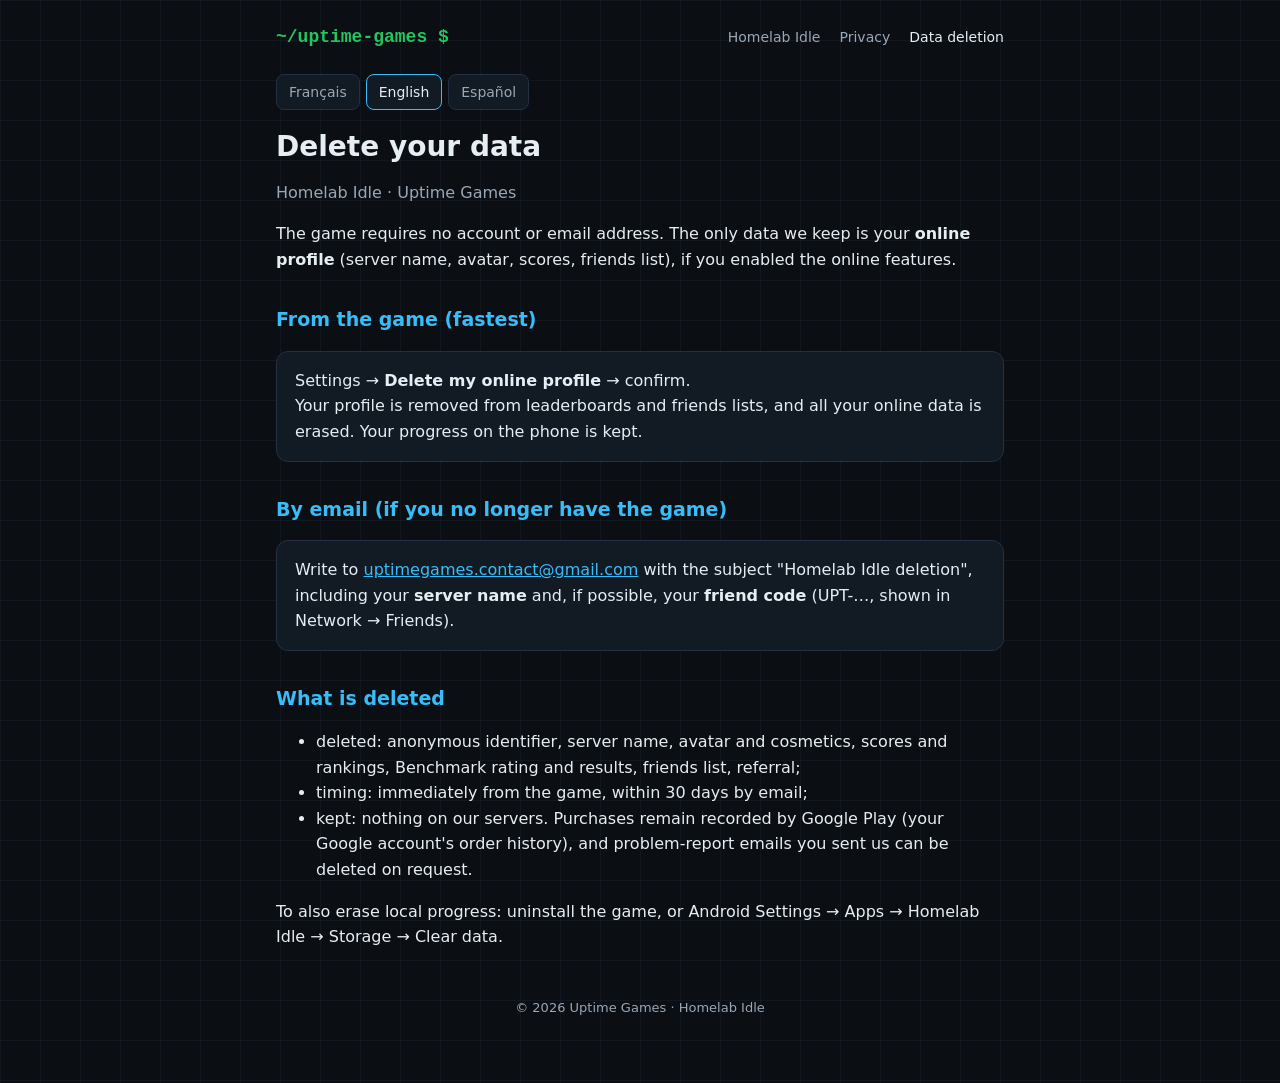
==== delete.html @ 9ff8db80 "Add files via upload" ====
<!doctype html>
<html lang="fr">
<head>
  <meta charset="utf-8">
  <meta name="viewport" content="width=device-width, initial-scale=1">
  <title>Homelab Idle — Suppression des données</title>
  <link rel="stylesheet" href="style.css">
</head>
<body>
<div class="wrap">
  <header>
    <a class="brand" data-href="index.html" href="index.html">~/uptime-games $</a>
    <nav>
      <a data-href="index.html" href="index.html">Homelab Idle</a>
      <a data-href="privacy.html" href="privacy.html">Privacy</a>
      <a class="on" data-href="delete.html" href="delete.html">Data deletion</a>
    </nav>
  </header>
  <div class="langs"><button data-l="fr">Français</button><button data-l="en">English</button><button data-l="es">Español</button></div>

  <section lang="fr">
    <h1>Supprimer vos données</h1>
    <p class="muted">Homelab Idle · Uptime Games</p>
    <p>Le jeu ne demande aucun compte ni adresse mail. Les seules données que nous conservons sont celles de votre <b>profil en ligne</b> (nom de serveur, avatar, scores, liste d'amis), si vous avez activé les fonctions en ligne.</p>

    <h2>Depuis le jeu (le plus rapide)</h2>
    <div class="card">
      Réglages → <b>Supprimer mon profil en ligne</b> → confirmer.<br>
      Votre profil disparaît des classements et des listes d'amis, et toutes vos données en ligne sont effacées. Votre progression sur le téléphone est conservée.
    </div>

    <h2>Par mail (si vous n'avez plus le jeu)</h2>
    <div class="card">
      Écrivez à <a href="mailto:uptimegames.contact@gmail.com">uptimegames.contact@gmail.com</a> avec pour objet « Suppression Homelab Idle », en indiquant votre <b>nom de serveur</b> et, si possible, votre <b>code ami</b> (UPT-…, visible dans Réseau → Amis).
    </div>

    <h2>Ce qui est supprimé</h2>
    <ul>
      <li>supprimé : identifiant anonyme, nom de serveur, avatar et cosmétiques, scores et classements, cote et résultats du Benchmark, liste d'amis, parrainage ;</li>
      <li>délai : immédiat depuis le jeu, sous 30 jours par mail ;</li>
      <li>conservé : rien côté serveur. Les achats restent enregistrés par Google Play (historique de commandes de votre compte Google), et les mails de signalement que vous nous avez envoyés peuvent être supprimés sur simple demande.</li>
    </ul>
    <p>Pour effacer aussi la progression locale : désinstallez le jeu, ou Paramètres Android → Applications → Homelab Idle → Stockage → Effacer les données.</p>
  </section>

  <section lang="en">
    <h1>Delete your data</h1>
    <p class="muted">Homelab Idle · Uptime Games</p>
    <p>The game requires no account or email address. The only data we keep is your <b>online profile</b> (server name, avatar, scores, friends list), if you enabled the online features.</p>

    <h2>From the game (fastest)</h2>
    <div class="card">
      Settings → <b>Delete my online profile</b> → confirm.<br>
      Your profile is removed from leaderboards and friends lists, and all your online data is erased. Your progress on the phone is kept.
    </div>

    <h2>By email (if you no longer have the game)</h2>
    <div class="card">
      Write to <a href="mailto:uptimegames.contact@gmail.com">uptimegames.contact@gmail.com</a> with the subject "Homelab Idle deletion", including your <b>server name</b> and, if possible, your <b>friend code</b> (UPT-…, shown in Network → Friends).
    </div>

    <h2>What is deleted</h2>
    <ul>
      <li>deleted: anonymous identifier, server name, avatar and cosmetics, scores and rankings, Benchmark rating and results, friends list, referral;</li>
      <li>timing: immediately from the game, within 30 days by email;</li>
      <li>kept: nothing on our servers. Purchases remain recorded by Google Play (your Google account's order history), and problem-report emails you sent us can be deleted on request.</li>
    </ul>
    <p>To also erase local progress: uninstall the game, or Android Settings → Apps → Homelab Idle → Storage → Clear data.</p>
  </section>

  <section lang="es">
    <h1>Eliminar tus datos</h1>
    <p class="muted">Homelab Idle · Uptime Games</p>
    <p>El juego no pide cuenta ni correo electrónico. Los únicos datos que conservamos son los de tu <b>perfil en línea</b> (nombre de servidor, avatar, puntuaciones, lista de amigos), si activaste las funciones en línea.</p>

    <h2>Desde el juego (lo más rápido)</h2>
    <div class="card">
      Ajustes → <b>Eliminar mi perfil en línea</b> → confirmar.<br>
      Tu perfil desaparece de las clasificaciones y de las listas de amigos, y se borran todos tus datos en línea. Tu progreso en el teléfono se conserva.
    </div>

    <h2>Por correo (si ya no tienes el juego)</h2>
    <div class="card">
      Escribe a <a href="mailto:uptimegames.contact@gmail.com">uptimegames.contact@gmail.com</a> con el asunto «Eliminación Homelab Idle», indicando tu <b>nombre de servidor</b> y, si es posible, tu <b>código de amigo</b> (UPT-…, visible en Red → Amigos).
    </div>

    <h2>Qué se elimina</h2>
    <ul>
      <li>se elimina: identificador anónimo, nombre de servidor, avatar y cosméticos, puntuaciones y clasificaciones, valoración y resultados del Benchmark, lista de amigos, apadrinamiento;</li>
      <li>plazo: inmediato desde el juego, en 30 días por correo;</li>
      <li>se conserva: nada en nuestros servidores. Las compras quedan registradas en Google Play (historial de pedidos de tu cuenta de Google), y los correos de informe que nos enviaste se pueden borrar si lo pides.</li>
    </ul>
    <p>Para borrar también el progreso local: desinstala el juego, o Ajustes de Android → Aplicaciones → Homelab Idle → Almacenamiento → Borrar datos.</p>
  </section>

  <footer>© 2026 Uptime Games · Homelab Idle</footer>
</div>
<script src="lang.js"></script>
</body>
</html>
---- style.css ----
:root {
  --bg: #0b0f14; --panel: #121a23; --line: #233142; --text: #e6edf3; --muted: #9aa7b4;
  --accent: #38bdf8; --green: #22c55e; --todo: #f59e0b;
}
* { box-sizing: border-box; }
body {
  margin: 0; background: var(--bg); color: var(--text);
  font: 16px/1.6 system-ui, -apple-system, "Segoe UI", Roboto, sans-serif;
  background-image: linear-gradient(rgba(80,120,160,.08) 1px, transparent 1px), linear-gradient(90deg, rgba(80,120,160,.08) 1px, transparent 1px);
  background-size: 40px 40px;
}
.wrap { max-width: 760px; margin: 0 auto; padding: 24px 16px 64px; }
header { display: flex; align-items: center; justify-content: space-between; gap: 12px; flex-wrap: wrap; margin-bottom: 24px; }
.brand { font: 700 18px ui-monospace, Consolas, monospace; color: var(--green); text-decoration: none; }
nav a { color: var(--muted); text-decoration: none; margin-left: 14px; font-size: 14px; }
nav a:hover, nav a.on { color: var(--text); }
.langs { display: flex; gap: 6px; margin: 0 0 20px; }
.langs button {
  background: var(--panel); color: var(--muted); border: 1px solid var(--line); border-radius: 8px;
  padding: 6px 12px; font: inherit; font-size: 14px; cursor: pointer;
}
.langs button.on { color: var(--text); border-color: var(--accent); }
section[lang] { display: none; }
section[lang].on { display: block; }
h1 { font-size: 28px; line-height: 1.2; margin: 0 0 6px; }
h2 { font-size: 19px; margin: 32px 0 8px; color: var(--accent); }
.muted { color: var(--muted); }
.card { background: var(--panel); border: 1px solid var(--line); border-radius: 12px; padding: 16px 18px; margin: 16px 0; }
table { width: 100%; border-collapse: collapse; font-size: 14px; }
th, td { text-align: left; vertical-align: top; padding: 8px; border-bottom: 1px solid var(--line); }
th { color: var(--muted); font-weight: 600; }
a { color: var(--accent); }
.todo { color: var(--todo); font-weight: 700; }
.hero { text-align: center; padding: 32px 0 8px; }
.hero h1 { font-size: 36px; }
.btn { display: inline-block; background: var(--green); color: #04130a; font-weight: 700; padding: 10px 18px; border-radius: 10px; text-decoration: none; margin-top: 12px; }
footer { margin-top: 48px; color: var(--muted); font-size: 13px; text-align: center; }
@media (max-width: 520px) { th, td { display: block; padding: 4px 0; } tr { display: block; padding: 8px 0; border-bottom: 1px solid var(--line); } th, td { border: 0; } thead { display: none; } }
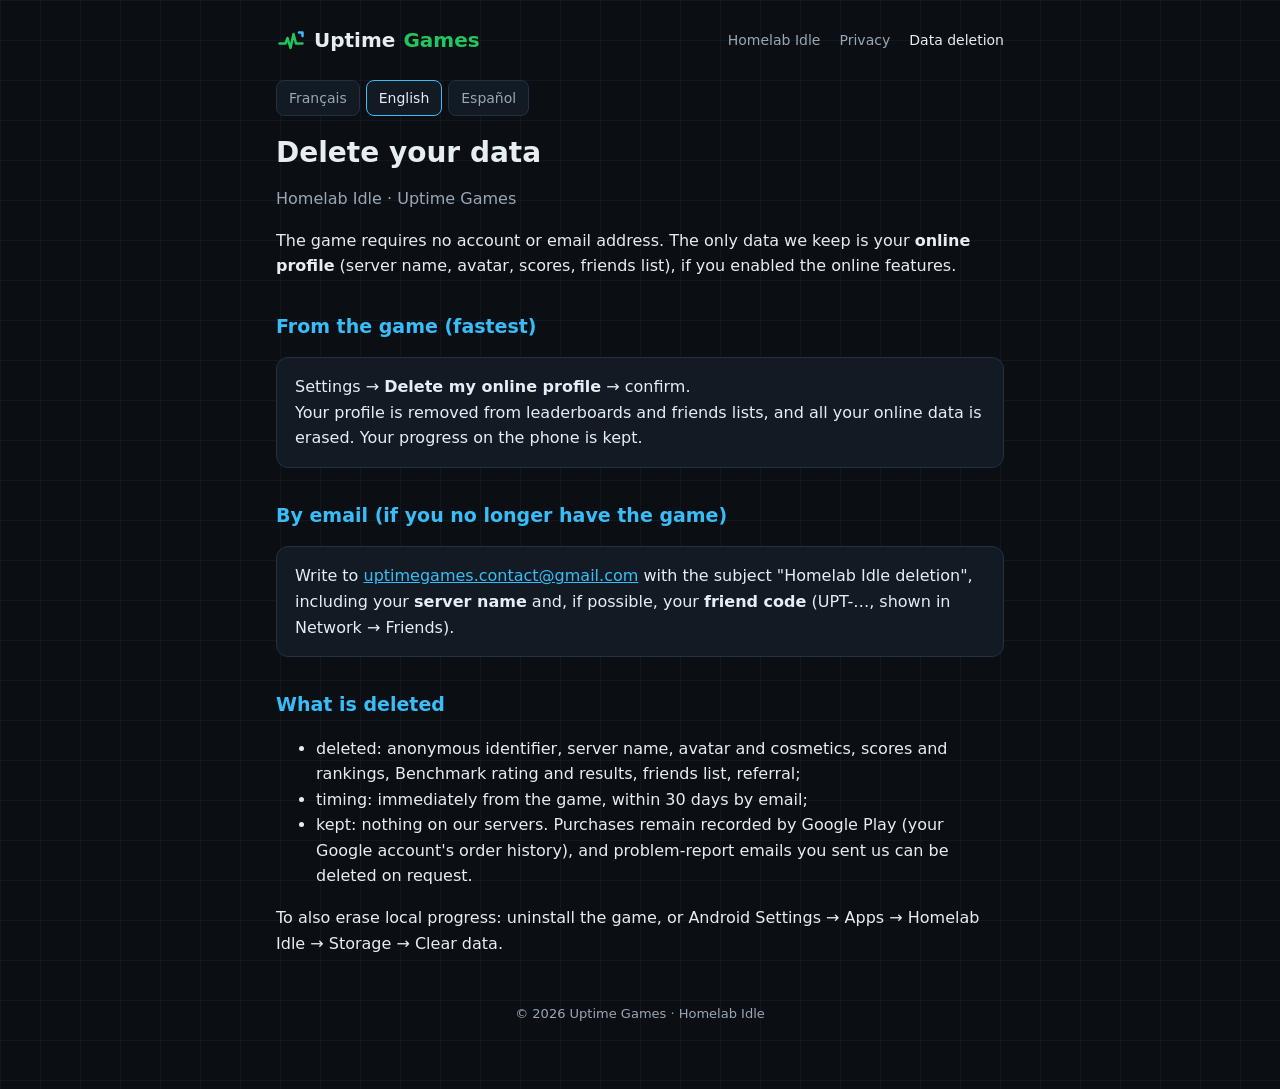
==== commit 9343798b: "Add files via upload" ====
--- a/delete.html
+++ b/delete.html
@@ -9,7 +9,7 @@
 <body>
 <div class="wrap">
   <header>
-    <a class="brand" data-href="index.html" href="index.html">~/uptime-games $</a>
+    <a class="brand" data-href="index.html" href="index.html"><svg class="ug-mark" viewBox="0 0 120 120" aria-hidden="true"><path d="M14 74h24l8-22 12 40 12-56 10 38h26" fill="none" stroke="#22c55e" stroke-width="10" stroke-linecap="round" stroke-linejoin="round"/><path d="M92 30h14v14" fill="none" stroke="#38bdf8" stroke-width="10" stroke-linecap="round" stroke-linejoin="round"/></svg>Uptime <b>Games</b></a>
     <nav>
       <a data-href="index.html" href="index.html">Homelab Idle</a>
       <a data-href="privacy.html" href="privacy.html">Privacy</a>
--- a/style.css
+++ b/style.css
@@ -11,7 +11,9 @@
 }
 .wrap { max-width: 760px; margin: 0 auto; padding: 24px 16px 64px; }
 header { display: flex; align-items: center; justify-content: space-between; gap: 12px; flex-wrap: wrap; margin-bottom: 24px; }
-.brand { font: 700 18px ui-monospace, Consolas, monospace; color: var(--green); text-decoration: none; }
+.brand { display: inline-flex; align-items: center; gap: 8px; font-weight: 800; font-size: 20px; color: var(--text); text-decoration: none; }
+.brand b { color: var(--green); }
+.ug-mark { width: 30px; height: 30px; }
 nav a { color: var(--muted); text-decoration: none; margin-left: 14px; font-size: 14px; }
 nav a:hover, nav a.on { color: var(--text); }
 .langs { display: flex; gap: 6px; margin: 0 0 20px; }
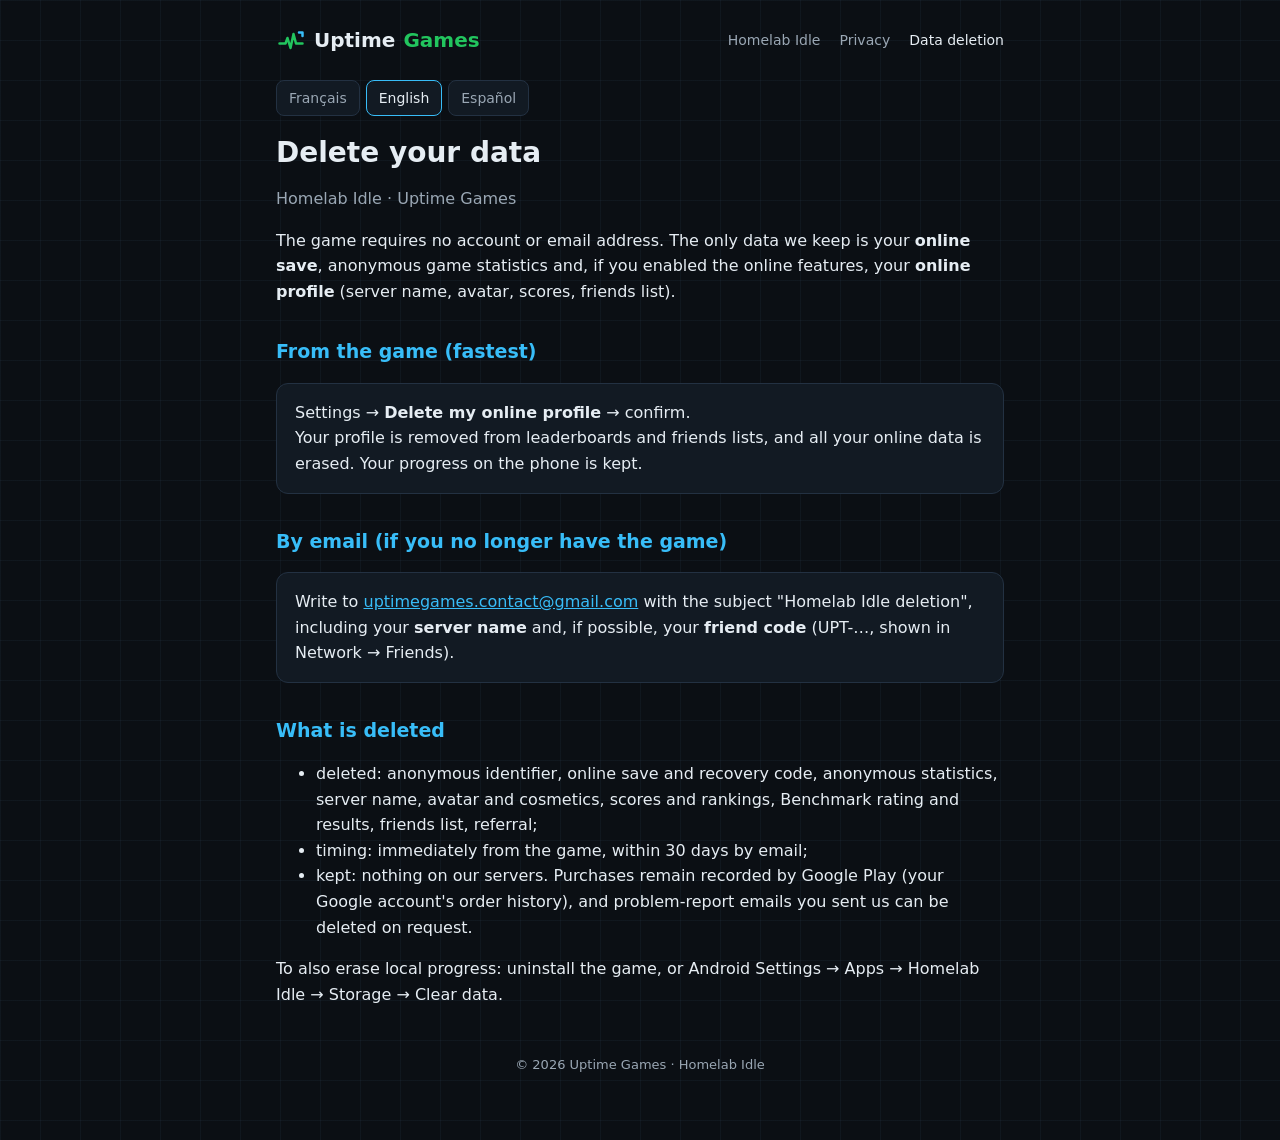
==== commit 7ba1b31f: "Add files via upload" ====
--- a/delete.html
+++ b/delete.html
@@ -21,7 +21,7 @@
   <section lang="fr">
     <h1>Supprimer vos données</h1>
     <p class="muted">Homelab Idle · Uptime Games</p>
-    <p>Le jeu ne demande aucun compte ni adresse mail. Les seules données que nous conservons sont celles de votre <b>profil en ligne</b> (nom de serveur, avatar, scores, liste d'amis), si vous avez activé les fonctions en ligne.</p>
+    <p>Le jeu ne demande aucun compte ni adresse mail. Les seules données que nous conservons sont votre <b>sauvegarde en ligne</b>, des statistiques de jeu anonymes et, si vous avez activé les fonctions en ligne, votre <b>profil en ligne</b> (nom de serveur, avatar, scores, liste d'amis).</p>
 
     <h2>Depuis le jeu (le plus rapide)</h2>
     <div class="card">
@@ -36,7 +36,7 @@
 
     <h2>Ce qui est supprimé</h2>
     <ul>
-      <li>supprimé : identifiant anonyme, nom de serveur, avatar et cosmétiques, scores et classements, cote et résultats du Benchmark, liste d'amis, parrainage ;</li>
+      <li>supprimé : identifiant anonyme, sauvegarde en ligne et code de récupération, statistiques anonymes, nom de serveur, avatar et cosmétiques, scores et classements, cote et résultats du Benchmark, liste d'amis, parrainage ;</li>
       <li>délai : immédiat depuis le jeu, sous 30 jours par mail ;</li>
       <li>conservé : rien côté serveur. Les achats restent enregistrés par Google Play (historique de commandes de votre compte Google), et les mails de signalement que vous nous avez envoyés peuvent être supprimés sur simple demande.</li>
     </ul>
@@ -46,7 +46,7 @@
   <section lang="en">
     <h1>Delete your data</h1>
     <p class="muted">Homelab Idle · Uptime Games</p>
-    <p>The game requires no account or email address. The only data we keep is your <b>online profile</b> (server name, avatar, scores, friends list), if you enabled the online features.</p>
+    <p>The game requires no account or email address. The only data we keep is your <b>online save</b>, anonymous game statistics and, if you enabled the online features, your <b>online profile</b> (server name, avatar, scores, friends list).</p>
 
     <h2>From the game (fastest)</h2>
     <div class="card">
@@ -61,7 +61,7 @@
 
     <h2>What is deleted</h2>
     <ul>
-      <li>deleted: anonymous identifier, server name, avatar and cosmetics, scores and rankings, Benchmark rating and results, friends list, referral;</li>
+      <li>deleted: anonymous identifier, online save and recovery code, anonymous statistics, server name, avatar and cosmetics, scores and rankings, Benchmark rating and results, friends list, referral;</li>
       <li>timing: immediately from the game, within 30 days by email;</li>
       <li>kept: nothing on our servers. Purchases remain recorded by Google Play (your Google account's order history), and problem-report emails you sent us can be deleted on request.</li>
     </ul>
@@ -71,7 +71,7 @@
   <section lang="es">
     <h1>Eliminar tus datos</h1>
     <p class="muted">Homelab Idle · Uptime Games</p>
-    <p>El juego no pide cuenta ni correo electrónico. Los únicos datos que conservamos son los de tu <b>perfil en línea</b> (nombre de servidor, avatar, puntuaciones, lista de amigos), si activaste las funciones en línea.</p>
+    <p>El juego no pide cuenta ni correo electrónico. Los únicos datos que conservamos son tu <b>guardado en línea</b>, estadísticas de juego anónimas y, si activaste las funciones en línea, tu <b>perfil en línea</b> (nombre de servidor, avatar, puntuaciones, lista de amigos).</p>
 
     <h2>Desde el juego (lo más rápido)</h2>
     <div class="card">
@@ -86,7 +86,7 @@
 
     <h2>Qué se elimina</h2>
     <ul>
-      <li>se elimina: identificador anónimo, nombre de servidor, avatar y cosméticos, puntuaciones y clasificaciones, valoración y resultados del Benchmark, lista de amigos, apadrinamiento;</li>
+      <li>se elimina: identificador anónimo, guardado en línea y código de recuperación, estadísticas anónimas, nombre de servidor, avatar y cosméticos, puntuaciones y clasificaciones, valoración y resultados del Benchmark, lista de amigos, apadrinamiento;</li>
       <li>plazo: inmediato desde el juego, en 30 días por correo;</li>
       <li>se conserva: nada en nuestros servidores. Las compras quedan registradas en Google Play (historial de pedidos de tu cuenta de Google), y los correos de informe que nos enviaste se pueden borrar si lo pides.</li>
     </ul>
